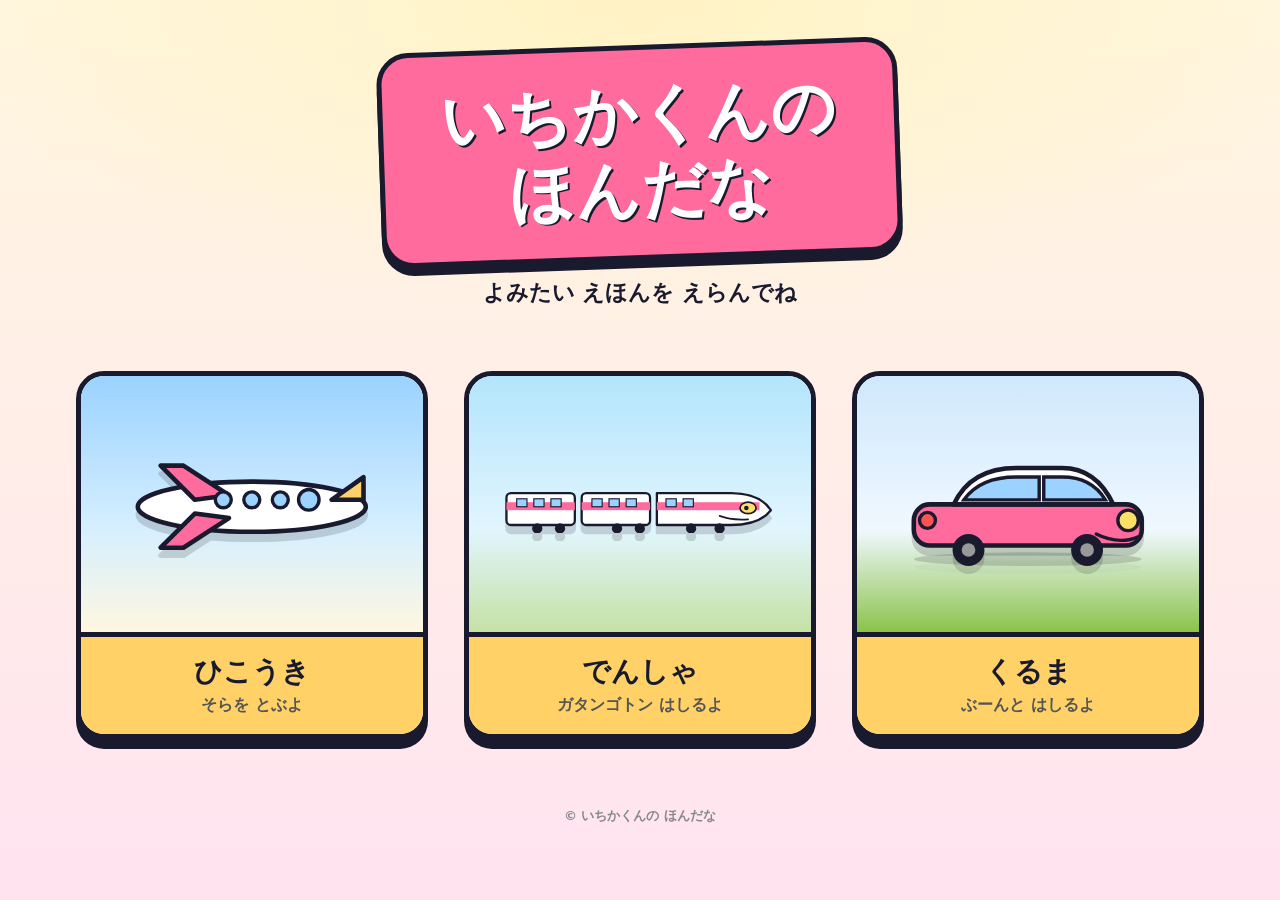
==== index.html @ 4023b692 "feat: シリーズ化（鉄道・車を追加 + 共通エンジン抽出） - 既存 ひこうき本を hikouki/ サブディレクトリに移動 - 共通エンジン shared/ehon.js + shared/eh" ====
<!doctype html>
<html lang="ja">
  <head>
    <meta charset="utf-8" />
    <meta name="viewport" content="width=device-width, initial-scale=1, viewport-fit=cover" />
    <meta name="theme-color" content="#ffd166" />
    <title>いちかくんの ほんだな</title>
    <link rel="stylesheet" href="shelf.css" />
  </head>
  <body>
    <header class="shelf-header">
      <h1 class="shelf-title">いちかくんの<br/>ほんだな</h1>
      <p class="shelf-sub">よみたい えほんを えらんでね</p>
    </header>

    <main class="shelf-grid">

      <a class="book-card" href="hikouki/">
        <div class="book-cover book-cover--sky">
          <svg viewBox="0 0 240 120" xmlns="http://www.w3.org/2000/svg" aria-hidden="true">
            <ellipse cx="120" cy="62" rx="100" ry="22" fill="#fff" stroke="#1a1a2e" stroke-width="4"/>
            <path d="M70 56 L40 26 L60 26 L100 52 Z" fill="#ff6b9d" stroke="#1a1a2e" stroke-width="4" stroke-linejoin="round"/>
            <path d="M70 68 L40 98 L60 98 L100 72 Z" fill="#ff6b9d" stroke="#1a1a2e" stroke-width="4" stroke-linejoin="round"/>
            <path d="M190 56 L218 36 L218 56 Z" fill="#ffd166" stroke="#1a1a2e" stroke-width="4" stroke-linejoin="round"/>
            <circle cx="170" cy="56" r="9" fill="#9bd2ff" stroke="#1a1a2e" stroke-width="3"/>
            <circle cx="145" cy="56" r="7" fill="#9bd2ff" stroke="#1a1a2e" stroke-width="3"/>
            <circle cx="120" cy="56" r="7" fill="#9bd2ff" stroke="#1a1a2e" stroke-width="3"/>
            <circle cx="95"  cy="56" r="7" fill="#9bd2ff" stroke="#1a1a2e" stroke-width="3"/>
          </svg>
        </div>
        <div class="book-label">
          <div class="book-name">ひこうき</div>
          <div class="book-desc">そらを とぶよ</div>
        </div>
      </a>

      <a class="book-card" href="densha/">
        <div class="book-cover book-cover--rail">
          <svg viewBox="0 0 480 100" xmlns="http://www.w3.org/2000/svg" aria-hidden="true">
            <rect x="6" y="30" width="120" height="56" rx="8" fill="#ffffff" stroke="#1a1a2e" stroke-width="4"/>
            <rect x="6" y="46" width="120" height="14" fill="#ff6b9d"/>
            <rect x="24" y="40" width="18" height="14" fill="#9bd2ff" stroke="#1a1a2e" stroke-width="2"/>
            <rect x="54" y="40" width="18" height="14" fill="#9bd2ff" stroke="#1a1a2e" stroke-width="2"/>
            <rect x="84" y="40" width="18" height="14" fill="#9bd2ff" stroke="#1a1a2e" stroke-width="2"/>
            <rect x="138" y="30" width="120" height="56" rx="8" fill="#ffffff" stroke="#1a1a2e" stroke-width="4"/>
            <rect x="138" y="46" width="120" height="14" fill="#ff6b9d"/>
            <rect x="156" y="40" width="18" height="14" fill="#9bd2ff" stroke="#1a1a2e" stroke-width="2"/>
            <rect x="186" y="40" width="18" height="14" fill="#9bd2ff" stroke="#1a1a2e" stroke-width="2"/>
            <rect x="216" y="40" width="18" height="14" fill="#9bd2ff" stroke="#1a1a2e" stroke-width="2"/>
            <path d="M270 30 L400 30 Q450 30 470 60 Q450 86 400 86 L270 86 Z" fill="#ffffff" stroke="#1a1a2e" stroke-width="4" stroke-linejoin="round"/>
            <rect x="270" y="46" width="180" height="14" fill="#ff6b9d"/>
            <rect x="286" y="40" width="18" height="14" fill="#9bd2ff" stroke="#1a1a2e" stroke-width="2"/>
            <rect x="316" y="40" width="18" height="14" fill="#9bd2ff" stroke="#1a1a2e" stroke-width="2"/>
            <ellipse cx="430" cy="56" rx="14" ry="10" fill="#ffe066" stroke="#1a1a2e" stroke-width="3"/>
            <ellipse cx="427" cy="56" rx="4" ry="4" fill="#1a1a2e"/>
            <path d="M380 70 Q400 78 430 76" fill="none" stroke="#1a1a2e" stroke-width="3" stroke-linecap="round"/>
            <circle cx="60" cy="92" r="9" fill="#1a1a2e"/>
            <circle cx="100" cy="92" r="9" fill="#1a1a2e"/>
            <circle cx="200" cy="92" r="9" fill="#1a1a2e"/>
            <circle cx="240" cy="92" r="9" fill="#1a1a2e"/>
            <circle cx="330" cy="92" r="9" fill="#1a1a2e"/>
            <circle cx="380" cy="92" r="9" fill="#1a1a2e"/>
          </svg>
        </div>
        <div class="book-label">
          <div class="book-name">でんしゃ</div>
          <div class="book-desc">ガタンゴトン はしるよ</div>
        </div>
      </a>

      <a class="book-card" href="kuruma/">
        <div class="book-cover book-cover--road">
          <svg viewBox="0 0 240 120" xmlns="http://www.w3.org/2000/svg" aria-hidden="true">
            <ellipse cx="120" cy="108" rx="100" ry="6" fill="rgba(0,0,0,0.15)"/>
            <rect x="20" y="60" width="200" height="36" rx="14" fill="#ff6b9d" stroke="#1a1a2e" stroke-width="4"/>
            <path d="M55 60 Q70 28 110 28 L150 28 Q180 28 195 60 Z" fill="#ffffff" stroke="#1a1a2e" stroke-width="4" stroke-linejoin="round"/>
            <path d="M64 56 Q78 36 110 36 L130 36 L130 56 Z" fill="#9bd2ff" stroke="#1a1a2e" stroke-width="3"/>
            <path d="M134 36 L150 36 Q176 36 188 56 L134 56 Z" fill="#9bd2ff" stroke="#1a1a2e" stroke-width="3"/>
            <circle cx="208" cy="74" r="9" fill="#ffe066" stroke="#1a1a2e" stroke-width="3"/>
            <circle cx="32"  cy="74" r="7" fill="#ff5252" stroke="#1a1a2e" stroke-width="3"/>
            <path d="M180 86 Q200 96 218 88" fill="none" stroke="#1a1a2e" stroke-width="3" stroke-linecap="round"/>
            <circle cx="68"  cy="100" r="14" fill="#1a1a2e"/>
            <circle cx="68"  cy="100" r="6"  fill="#999"/>
            <circle cx="172" cy="100" r="14" fill="#1a1a2e"/>
            <circle cx="172" cy="100" r="6"  fill="#999"/>
          </svg>
        </div>
        <div class="book-label">
          <div class="book-name">くるま</div>
          <div class="book-desc">ぶーんと はしるよ</div>
        </div>
      </a>

    </main>

    <footer class="shelf-footer">
      © いちかくんの ほんだな
    </footer>
  </body>
</html>
---- shelf.css ----
/* いちかくんの ほんだな（landing） */

:root {
  --ink: #1a1a2e;
  --pink: #ff6b9d;
  --yellow: #ffd166;
  --sky: #9bd2ff;
  --bg-1: #fff7e0;
  --bg-2: #ffe4f0;
  --font-display: "Hiragino Maru Gothic ProN", "ヒラギノ丸ゴ ProN", "Yu Gothic", system-ui, sans-serif;
}

* { box-sizing: border-box; margin: 0; padding: 0; }

html, body {
  min-height: 100%;
  font-family: var(--font-display);
  background:
    radial-gradient(80% 50% at 50% 0%, #fff3c4 0%, transparent 70%),
    linear-gradient(to bottom, var(--bg-1) 0%, var(--bg-2) 100%);
  color: var(--ink);
  -webkit-tap-highlight-color: transparent;
  user-select: none;
}

.shelf-header {
  text-align: center;
  padding: clamp(24px, 5vh, 56px) 16px clamp(16px, 3vh, 32px);
}
.shelf-title {
  display: inline-block;
  background: var(--pink);
  color: #fff;
  font-size: clamp(28px, 6.5vw, 64px);
  font-weight: 900;
  line-height: 1.2;
  padding: .4em .9em;
  border: 5px solid var(--ink);
  border-radius: 32px;
  box-shadow: 0 8px 0 var(--ink);
  text-shadow: 2px 2px 0 var(--ink);
  transform: rotate(-2deg);
}
.shelf-sub {
  margin-top: 18px;
  font-size: clamp(16px, 2.4vw, 22px);
  font-weight: 900;
  color: var(--ink);
}

.shelf-grid {
  display: grid;
  gap: clamp(16px, 3vw, 36px);
  grid-template-columns: repeat(auto-fit, minmax(min(280px, 100%), 1fr));
  padding: clamp(16px, 3vw, 36px);
  max-width: 1200px;
  margin: 0 auto;
}

.book-card {
  display: flex;
  flex-direction: column;
  align-items: stretch;
  background: #fff;
  border: 5px solid var(--ink);
  border-radius: 28px;
  overflow: hidden;
  text-decoration: none;
  color: var(--ink);
  box-shadow: 0 10px 0 var(--ink);
  transition: transform 220ms cubic-bezier(0.16, 1, 0.3, 1), box-shadow 220ms;
  cursor: pointer;
}
.book-card:hover {
  transform: translateY(-6px) rotate(-1deg);
  box-shadow: 0 16px 0 var(--ink);
}
.book-card:active {
  transform: translateY(4px);
  box-shadow: 0 4px 0 var(--ink);
}

.book-cover {
  position: relative;
  aspect-ratio: 4 / 3;
  display: flex;
  align-items: center;
  justify-content: center;
  overflow: hidden;
}
.book-cover svg {
  width: 80%;
  height: auto;
  filter: drop-shadow(0 8px 0 rgba(0,0,0,0.15));
}

.book-cover--sky    { background: linear-gradient(to bottom, #9bd2ff 0%, #d6efff 60%, #fff7e0 100%); }
.book-cover--rail   { background: linear-gradient(to bottom, #b3e5fc 0%, #e1f5fe 60%, #c5e1a5 100%); }
.book-cover--road   { background: linear-gradient(to bottom, #cfe8fc 0%, #f0f8ff 60%, #8bc34a 100%); }

.book-label {
  padding: 18px 20px;
  background: var(--yellow);
  border-top: 5px solid var(--ink);
  text-align: center;
}
.book-name {
  font-size: clamp(20px, 3vw, 28px);
  font-weight: 900;
  line-height: 1.2;
}
.book-desc {
  margin-top: 6px;
  font-size: clamp(13px, 1.6vw, 16px);
  color: #555;
  font-weight: 700;
}

.shelf-footer {
  text-align: center;
  padding: 32px 16px 60px;
  font-size: 13px;
  color: #888;
  font-weight: 700;
}
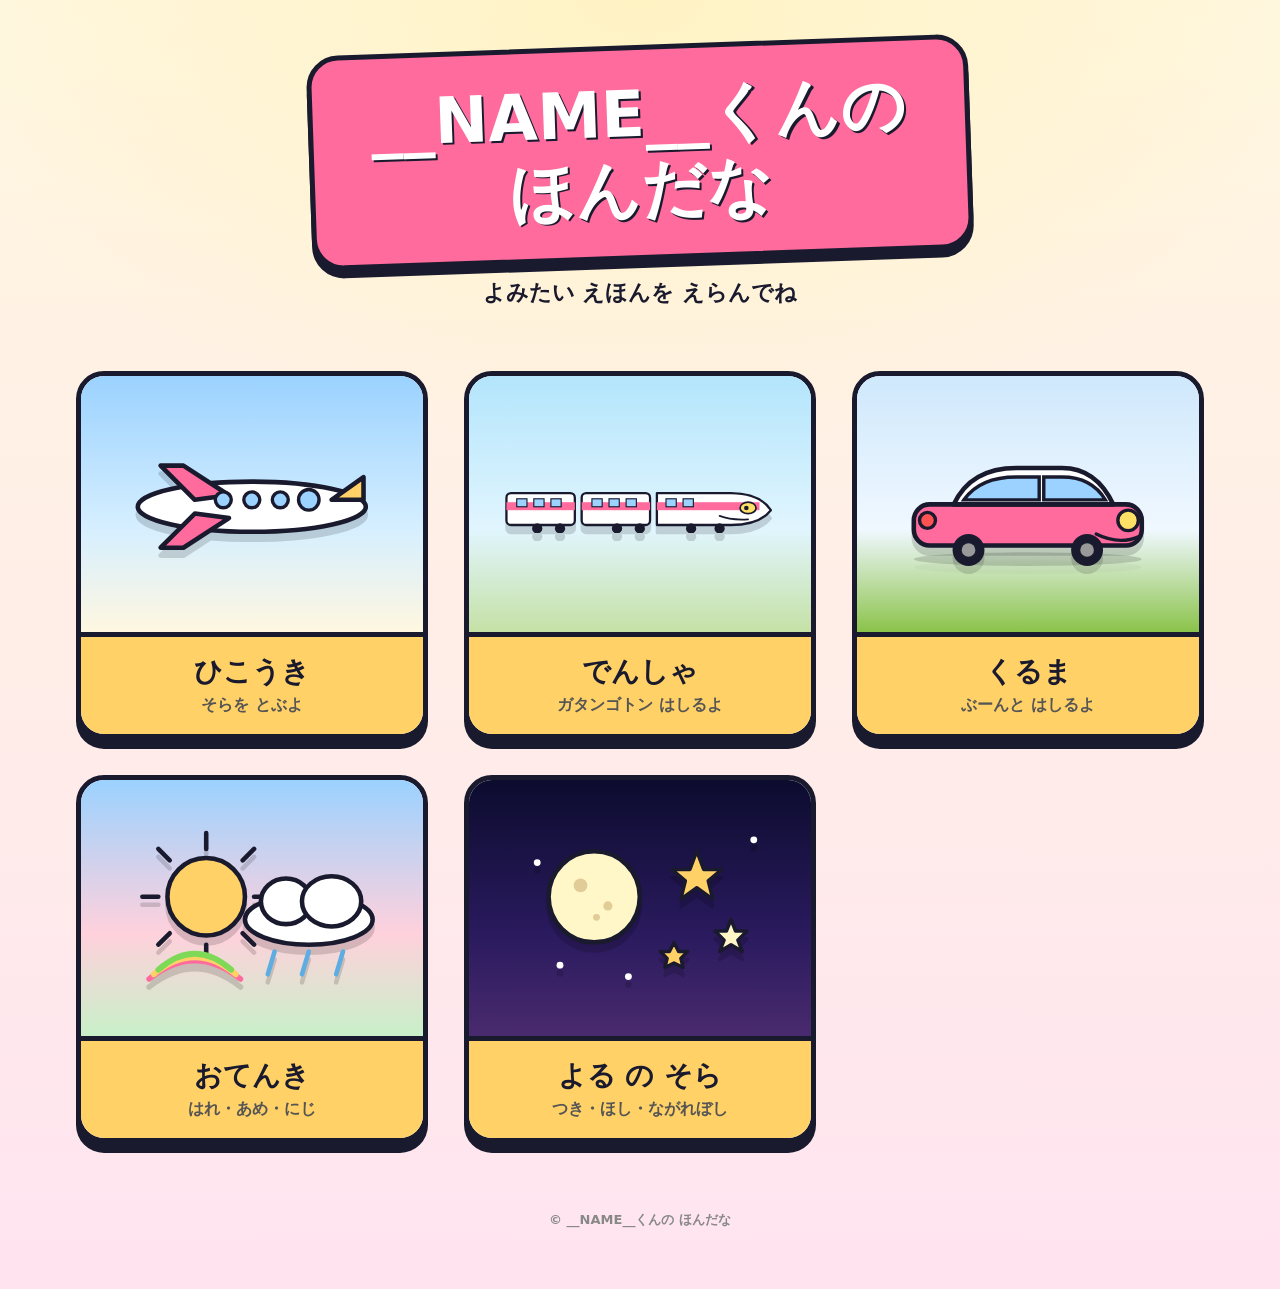
==== commit a621f0f2: "feat: おてんき と よる の そら の えほん 追加 - otenki/: はれ・くもり・あめ・かみなり・にじ の5シーン - yorunosora/: ゆうぐれ・おつきさま・ほしぞら・ながれぼ" ====
--- a/index.html
+++ b/index.html
@@ -4,12 +4,12 @@
     <meta charset="utf-8" />
     <meta name="viewport" content="width=device-width, initial-scale=1, viewport-fit=cover" />
     <meta name="theme-color" content="#ffd166" />
-    <title>いちかくんの ほんだな</title>
+    <title>__NAME__くんの ほんだな</title>
     <link rel="stylesheet" href="shelf.css" />
   </head>
   <body>
     <header class="shelf-header">
-      <h1 class="shelf-title">いちかくんの<br/>ほんだな</h1>
+      <h1 class="shelf-title">__NAME__くんの<br/>ほんだな</h1>
       <p class="shelf-sub">よみたい えほんを えらんでね</p>
     </header>
 
@@ -91,10 +91,65 @@
         </div>
       </a>
 
+      <a class="book-card" href="otenki/">
+        <div class="book-cover book-cover--weather">
+          <svg viewBox="0 0 240 160" xmlns="http://www.w3.org/2000/svg" aria-hidden="true">
+            <circle cx="80" cy="70" r="34" fill="#ffd166" stroke="#1a1a2e" stroke-width="4"/>
+            <g stroke="#1a1a2e" stroke-width="4" stroke-linecap="round">
+              <line x1="80" y1="14" x2="80" y2="28"/>
+              <line x1="80" y1="112" x2="80" y2="126"/>
+              <line x1="24" y1="70" x2="38" y2="70"/>
+              <line x1="122" y1="70" x2="136" y2="70"/>
+              <line x1="38" y1="28" x2="48" y2="38"/>
+              <line x1="112" y1="102" x2="122" y2="112"/>
+              <line x1="38" y1="112" x2="48" y2="102"/>
+              <line x1="112" y1="38" x2="122" y2="28"/>
+            </g>
+            <ellipse cx="170" cy="90" rx="56" ry="22" fill="#ffffff" stroke="#1a1a2e" stroke-width="4"/>
+            <ellipse cx="150" cy="74" rx="22" ry="20" fill="#ffffff" stroke="#1a1a2e" stroke-width="4"/>
+            <ellipse cx="190" cy="74" rx="26" ry="22" fill="#ffffff" stroke="#1a1a2e" stroke-width="4"/>
+            <g stroke="#5dade2" stroke-width="4" stroke-linecap="round">
+              <line x1="140" y1="118" x2="134" y2="138"/>
+              <line x1="170" y1="118" x2="164" y2="138"/>
+              <line x1="200" y1="118" x2="194" y2="138"/>
+            </g>
+            <path d="M30 142 Q70 110 110 142" fill="none" stroke="#ff6b9d" stroke-width="5" stroke-linecap="round"/>
+            <path d="M34 138 Q70 108 106 138" fill="none" stroke="#ffd166" stroke-width="5" stroke-linecap="round"/>
+            <path d="M38 134 Q70 106 102 134" fill="none" stroke="#7ed957" stroke-width="5" stroke-linecap="round"/>
+          </svg>
+        </div>
+        <div class="book-label">
+          <div class="book-name">おてんき</div>
+          <div class="book-desc">はれ・あめ・にじ</div>
+        </div>
+      </a>
+
+      <a class="book-card" href="yorunosora/">
+        <div class="book-cover book-cover--night">
+          <svg viewBox="0 0 240 160" xmlns="http://www.w3.org/2000/svg" aria-hidden="true">
+            <circle cx="80" cy="70" r="40" fill="#fff7c8" stroke="#1a1a2e" stroke-width="4"/>
+            <circle cx="68" cy="60" r="6" fill="rgba(180,140,80,0.4)"/>
+            <circle cx="92" cy="78" r="4" fill="rgba(180,140,80,0.4)"/>
+            <circle cx="82" cy="88" r="3" fill="rgba(180,140,80,0.4)"/>
+            <polygon points="170,30 176,46 192,46 180,56 184,72 170,62 156,72 160,56 148,46 164,46" fill="#ffd166" stroke="#1a1a2e" stroke-width="3" stroke-linejoin="round"/>
+            <polygon points="200,90 204,100 214,100 206,108 210,118 200,112 190,118 194,108 186,100 196,100" fill="#fff7c8" stroke="#1a1a2e" stroke-width="3" stroke-linejoin="round"/>
+            <polygon points="150,110 154,118 162,118 156,124 158,132 150,128 142,132 144,124 138,118 146,118" fill="#ffd166" stroke="#1a1a2e" stroke-width="3" stroke-linejoin="round"/>
+            <circle cx="30" cy="40" r="3" fill="#fff"/>
+            <circle cx="220" cy="20" r="3" fill="#fff"/>
+            <circle cx="50" cy="130" r="3" fill="#fff"/>
+            <circle cx="110" cy="140" r="3" fill="#fff"/>
+          </svg>
+        </div>
+        <div class="book-label">
+          <div class="book-name">よる の そら</div>
+          <div class="book-desc">つき・ほし・ながれぼし</div>
+        </div>
+      </a>
+
     </main>
 
     <footer class="shelf-footer">
-      © いちかくんの ほんだな
+      © __NAME__くんの ほんだな
     </footer>
   </body>
 </html>
--- a/shelf.css
+++ b/shelf.css
@@ -1,4 +1,4 @@
-/* いちかくんの ほんだな（landing） */
+/* __NAME__くんの ほんだな（landing） */
 
 :root {
   --ink: #1a1a2e;
@@ -97,6 +97,8 @@
 .book-cover--sky    { background: linear-gradient(to bottom, #9bd2ff 0%, #d6efff 60%, #fff7e0 100%); }
 .book-cover--rail   { background: linear-gradient(to bottom, #b3e5fc 0%, #e1f5fe 60%, #c5e1a5 100%); }
 .book-cover--road   { background: linear-gradient(to bottom, #cfe8fc 0%, #f0f8ff 60%, #8bc34a 100%); }
+.book-cover--weather { background: linear-gradient(to bottom, #9bd2ff 0%, #ffd1dc 60%, #c8f0c8 100%); }
+.book-cover--night  { background: linear-gradient(to bottom, #0c0c2e 0%, #2a1a5e 60%, #4a2a6e 100%); }
 
 .book-label {
   padding: 18px 20px;
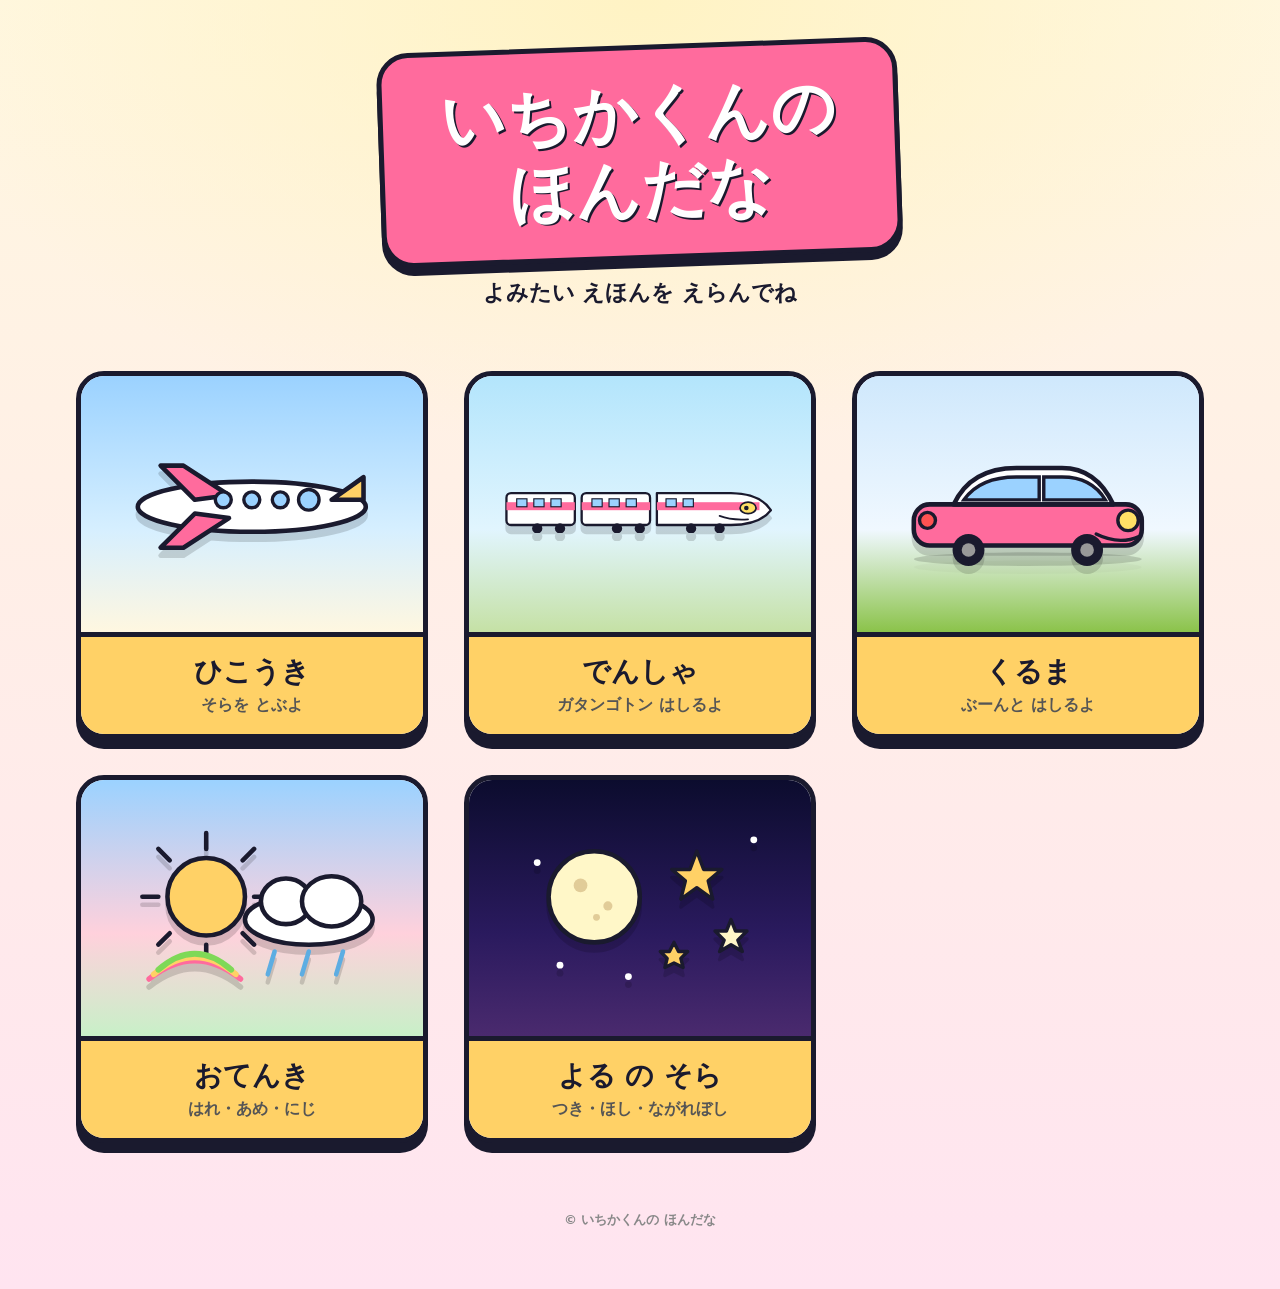
==== commit 039ae21d: "feat: おてんき と よる の そら の えほん 追加 - otenki/: はれ・くもり・あめ・かみなり・にじ の5シーン - yorunosora/: ゆうぐれ・おつきさま・ほしぞら・ながれぼ" ====
--- a/index.html
+++ b/index.html
@@ -4,12 +4,12 @@
     <meta charset="utf-8" />
     <meta name="viewport" content="width=device-width, initial-scale=1, viewport-fit=cover" />
     <meta name="theme-color" content="#ffd166" />
-    <title>__NAME__くんの ほんだな</title>
+    <title>いちかくんの ほんだな</title>
     <link rel="stylesheet" href="shelf.css" />
   </head>
   <body>
     <header class="shelf-header">
-      <h1 class="shelf-title">__NAME__くんの<br/>ほんだな</h1>
+      <h1 class="shelf-title">いちかくんの<br/>ほんだな</h1>
       <p class="shelf-sub">よみたい えほんを えらんでね</p>
     </header>
 
@@ -149,7 +149,7 @@
     </main>
 
     <footer class="shelf-footer">
-      © __NAME__くんの ほんだな
+      © いちかくんの ほんだな
     </footer>
   </body>
 </html>
--- a/shelf.css
+++ b/shelf.css
@@ -1,4 +1,4 @@
-/* __NAME__くんの ほんだな（landing） */
+/* いちかくんの ほんだな（landing） */
 
 :root {
   --ink: #1a1a2e;
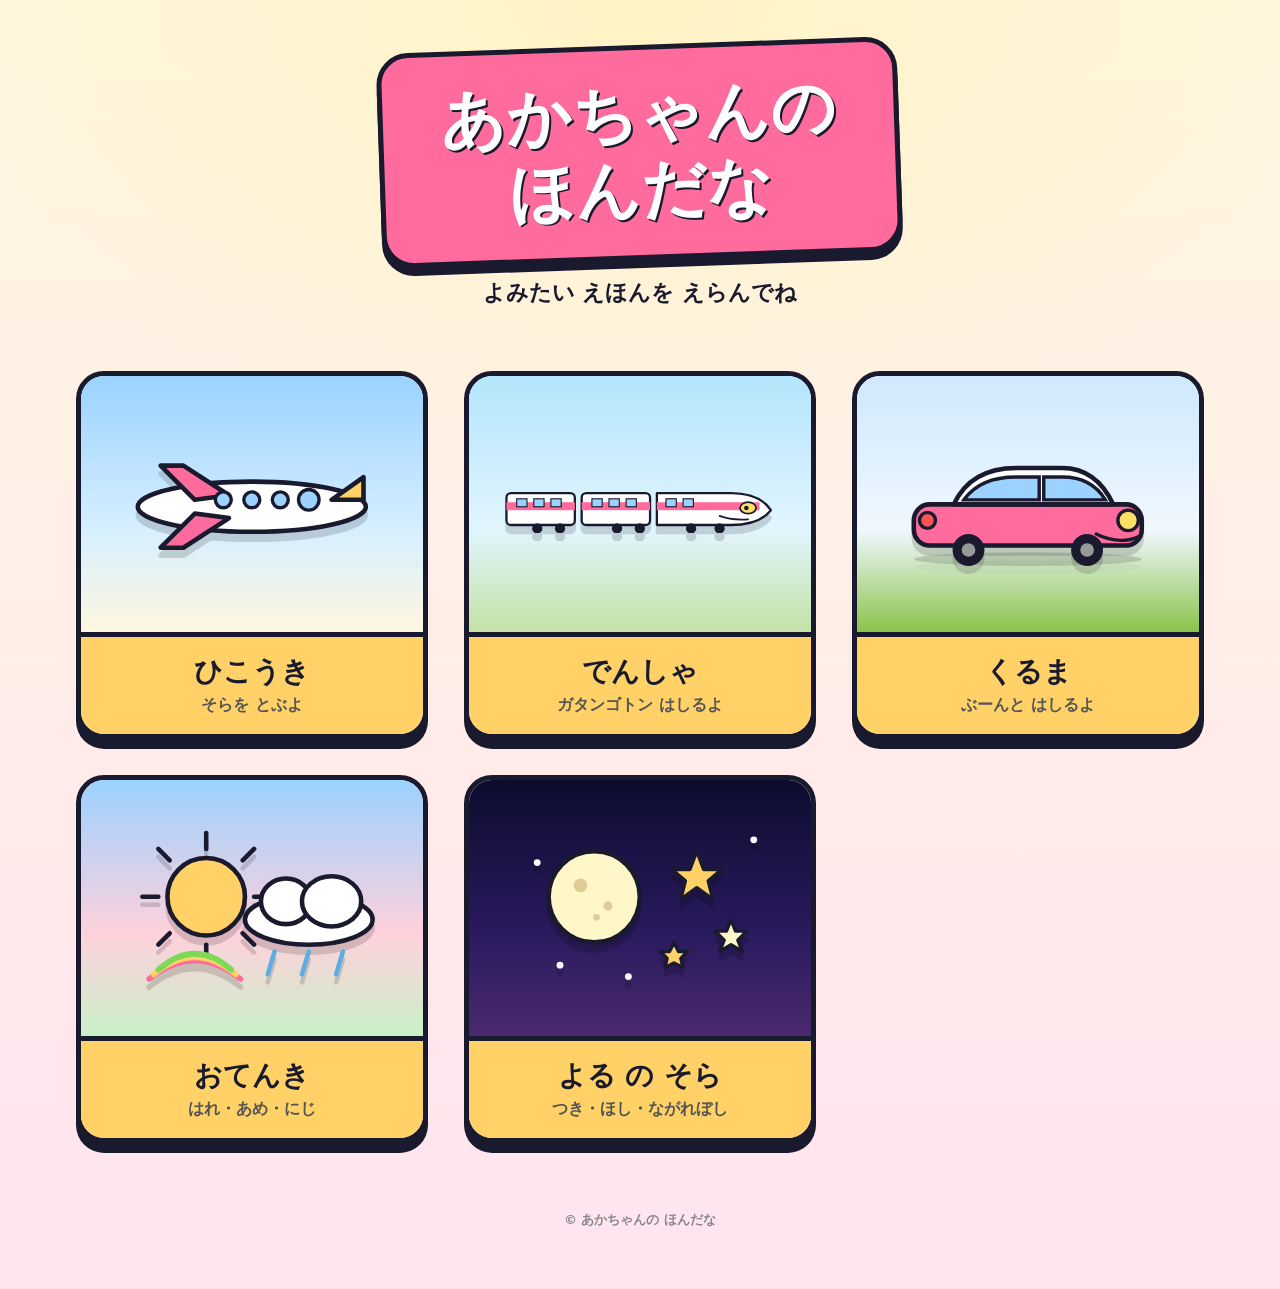
==== commit 7f409eb1: "privacy: 個人名をリポジトリから除去し設定値で注入する形に変更 公開リポジトリ化に伴い、子どもの個人名（旧: 「お子さんくん」）を コードベース上から完全に除去。実行時に個別設定から注入する方" ====
--- a/index.html
+++ b/index.html
@@ -4,12 +4,12 @@
     <meta charset="utf-8" />
     <meta name="viewport" content="width=device-width, initial-scale=1, viewport-fit=cover" />
     <meta name="theme-color" content="#ffd166" />
-    <title>いちかくんの ほんだな</title>
+    <title>__NAME__の ほんだな</title>
     <link rel="stylesheet" href="shelf.css" />
   </head>
   <body>
     <header class="shelf-header">
-      <h1 class="shelf-title">いちかくんの<br/>ほんだな</h1>
+      <h1 class="shelf-title">__NAME__の<br/>ほんだな</h1>
       <p class="shelf-sub">よみたい えほんを えらんでね</p>
     </header>
 
@@ -149,7 +149,22 @@
     </main>
 
     <footer class="shelf-footer">
-      © いちかくんの ほんだな
+      © __NAME__の ほんだな
     </footer>
+
+    <script src="shared/baby.js" onerror="this.dataset.missing=1"></script>
+    <script>
+      (() => {
+        const BABY = window.BABY || { name: 'あかちゃん', honorific: '' };
+        const NAME_FULL = `${BABY.name || 'あかちゃん'}${BABY.honorific || ''}`;
+        const expand = (s) => (typeof s === 'string' ? s.split('__NAME__').join(NAME_FULL) : s);
+        document.title = expand(document.title);
+        const walker = document.createTreeWalker(document.body, NodeFilter.SHOW_TEXT);
+        let n;
+        while ((n = walker.nextNode())) {
+          if (n.nodeValue && n.nodeValue.includes('__NAME__')) n.nodeValue = expand(n.nodeValue);
+        }
+      })();
+    </script>
   </body>
 </html>
--- a/shelf.css
+++ b/shelf.css
@@ -1,4 +1,4 @@
-/* いちかくんの ほんだな（landing） */
+/* ほんだな（landing） */
 
 :root {
   --ink: #1a1a2e;
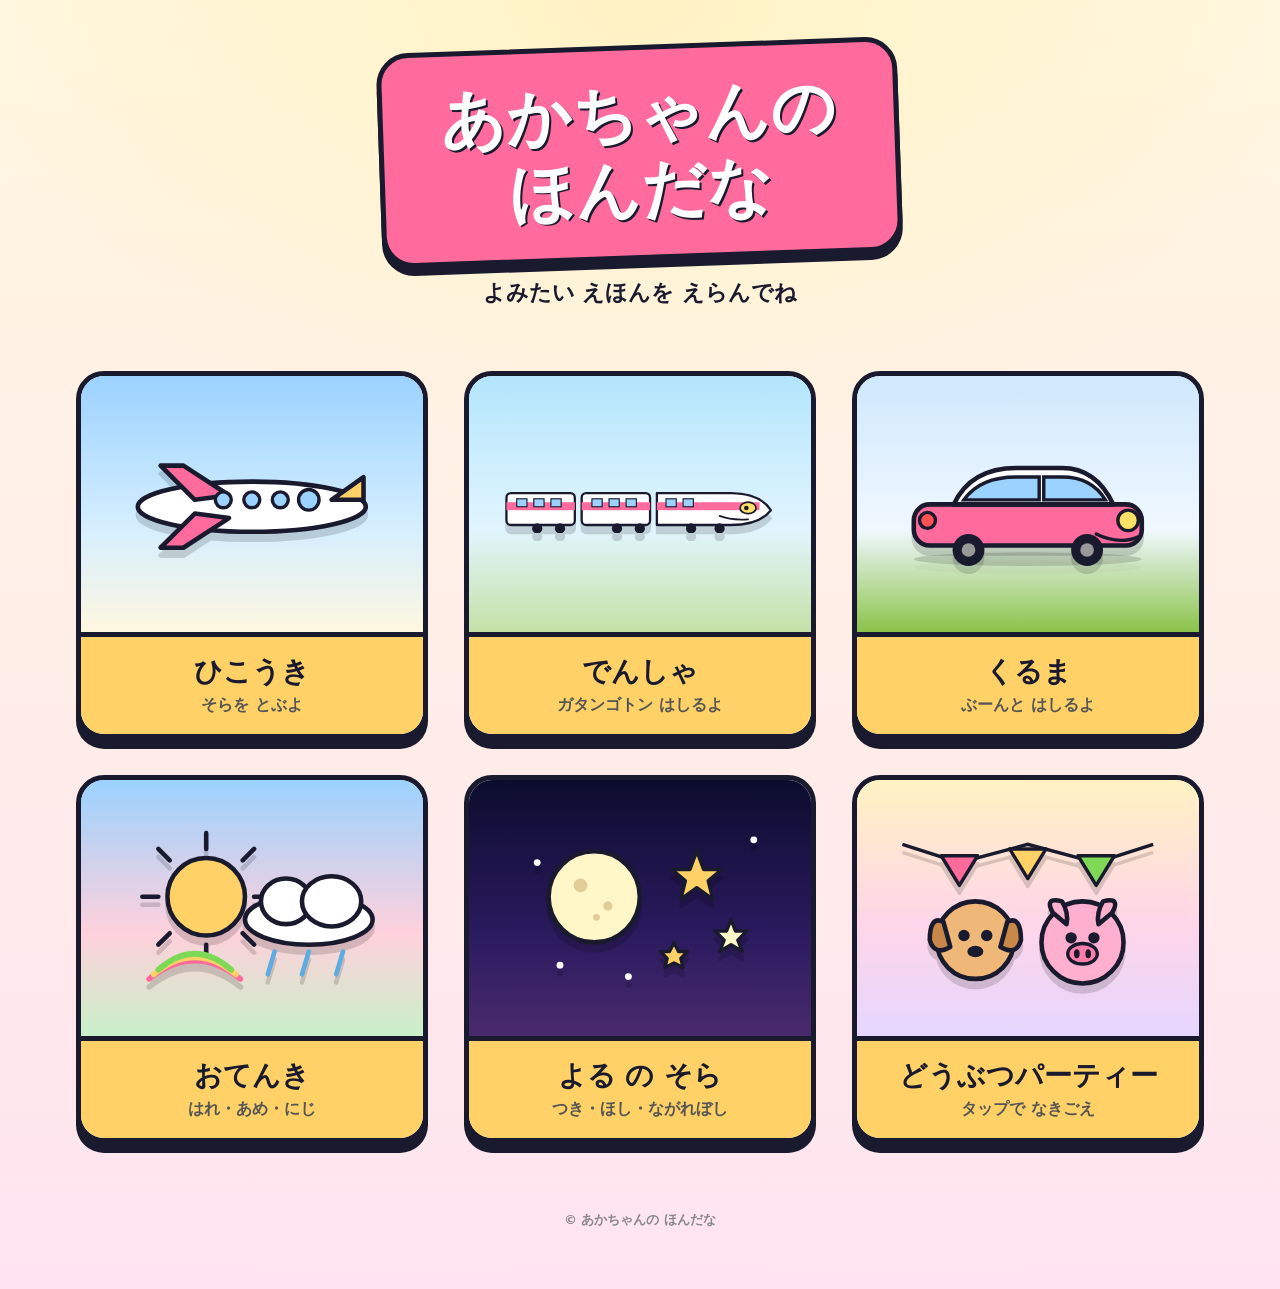
==== commit 8029ad27: "feat(doubutsu): 動物の鳴き声を楽しむ「どうぶつパーティー」を追加（#44） - doubutsu/ を新規追加（index.html / theme.css / config.js）。" ====
--- a/index.html
+++ b/index.html
@@ -146,6 +146,35 @@
         </div>
       </a>
 
+      <a class="book-card" href="doubutsu/">
+        <div class="book-cover book-cover--party">
+          <svg viewBox="0 0 240 160" xmlns="http://www.w3.org/2000/svg" aria-hidden="true">
+            <polyline points="10,24 60,40 120,24 180,40 230,24" fill="none" stroke="#1a1a2e" stroke-width="3"/>
+            <path d="M44 34 L76 34 L60 60 Z" fill="#ff6b9d" stroke="#1a1a2e" stroke-width="3" stroke-linejoin="round"/>
+            <path d="M104 28 L136 28 L120 54 Z" fill="#ffd166" stroke="#1a1a2e" stroke-width="3" stroke-linejoin="round"/>
+            <path d="M164 34 L196 34 L180 60 Z" fill="#7ed957" stroke="#1a1a2e" stroke-width="3" stroke-linejoin="round"/>
+            <circle cx="74" cy="108" r="34" fill="#f0b878" stroke="#1a1a2e" stroke-width="4"/>
+            <path d="M46 92 Q34 86 34 108 Q38 122 52 114 Z" fill="#c8884a" stroke="#1a1a2e" stroke-width="4" stroke-linejoin="round"/>
+            <path d="M102 92 Q114 86 114 108 Q110 122 96 114 Z" fill="#c8884a" stroke="#1a1a2e" stroke-width="4" stroke-linejoin="round"/>
+            <circle cx="64" cy="104" r="5" fill="#1a1a2e"/>
+            <circle cx="84" cy="104" r="5" fill="#1a1a2e"/>
+            <ellipse cx="74" cy="118" rx="7" ry="5" fill="#1a1a2e"/>
+            <circle cx="168" cy="110" r="36" fill="#ffb0cf" stroke="#1a1a2e" stroke-width="4"/>
+            <path d="M142 84 Q134 70 150 74 Q156 84 154 94 Z" fill="#ffb0cf" stroke="#1a1a2e" stroke-width="4" stroke-linejoin="round"/>
+            <path d="M194 84 Q202 70 186 74 Q180 84 182 94 Z" fill="#ffb0cf" stroke="#1a1a2e" stroke-width="4" stroke-linejoin="round"/>
+            <circle cx="158" cy="106" r="5" fill="#1a1a2e"/>
+            <circle cx="178" cy="106" r="5" fill="#1a1a2e"/>
+            <ellipse cx="168" cy="120" rx="13" ry="9" fill="#ff7faa" stroke="#1a1a2e" stroke-width="3"/>
+            <ellipse cx="163" cy="120" rx="2.5" ry="4" fill="#1a1a2e"/>
+            <ellipse cx="173" cy="120" rx="2.5" ry="4" fill="#1a1a2e"/>
+          </svg>
+        </div>
+        <div class="book-label">
+          <div class="book-name">どうぶつパーティー</div>
+          <div class="book-desc">タップで なきごえ</div>
+        </div>
+      </a>
+
     </main>
 
     <footer class="shelf-footer">
--- a/shelf.css
+++ b/shelf.css
@@ -99,6 +99,7 @@
 .book-cover--road   { background: linear-gradient(to bottom, #cfe8fc 0%, #f0f8ff 60%, #8bc34a 100%); }
 .book-cover--weather { background: linear-gradient(to bottom, #9bd2ff 0%, #ffd1dc 60%, #c8f0c8 100%); }
 .book-cover--night  { background: linear-gradient(to bottom, #0c0c2e 0%, #2a1a5e 60%, #4a2a6e 100%); }
+.book-cover--party  { background: linear-gradient(to bottom, #fff2c2 0%, #ffd6e8 55%, #e6d6ff 100%); }
 
 .book-label {
   padding: 18px 20px;
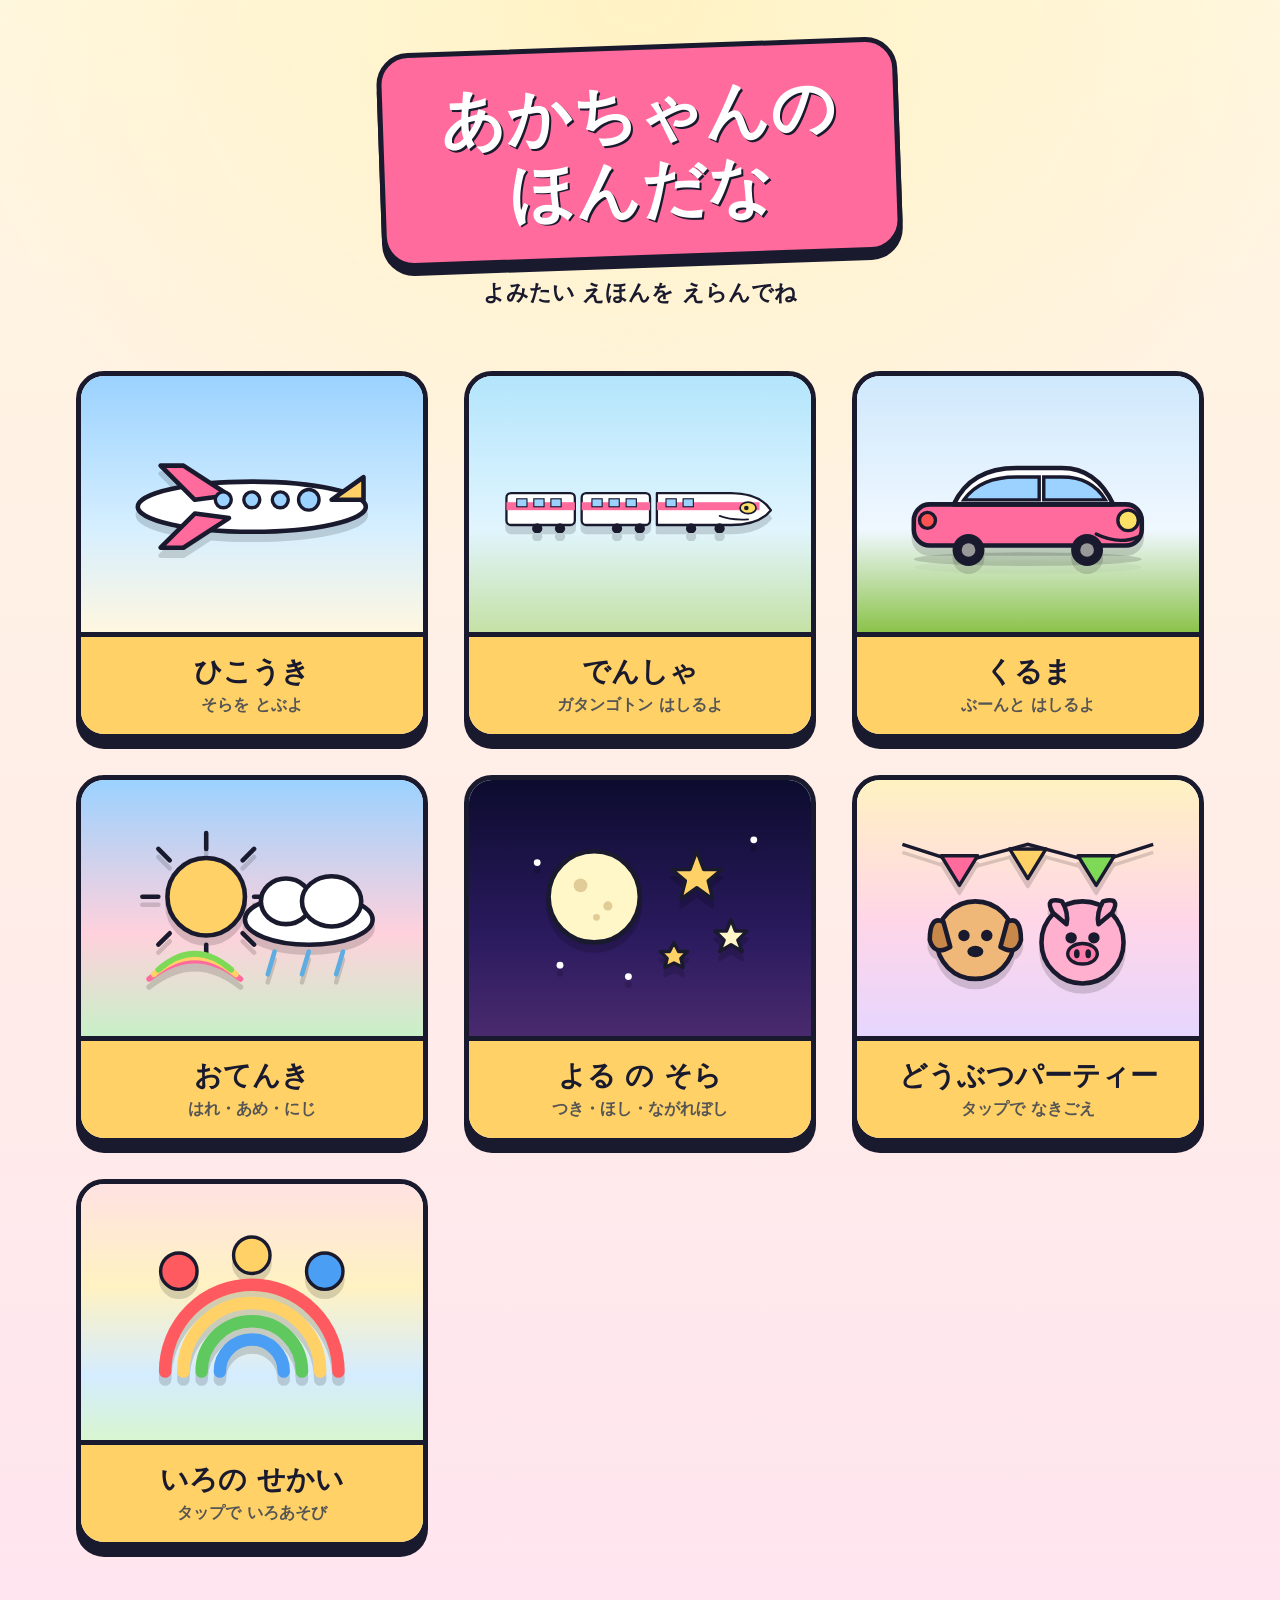
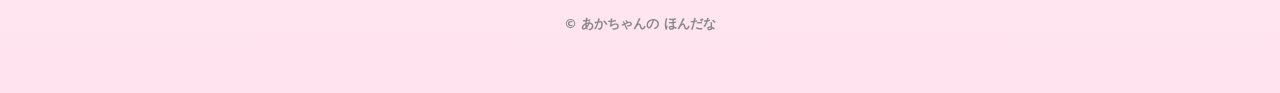
==== commit fbc87a24: "feat(iro): 絵本「いろの せかい」を追加（#63） あか→きいろ→あお→みどり→にじ の5シーン構成。 各シーンで色名を呼びかけ、共通エンジンの SFX バブル色を red/blue/gre" ====
--- a/index.html
+++ b/index.html
@@ -175,6 +175,26 @@
         </div>
       </a>
 
+      <a class="book-card" href="iro/">
+        <div class="book-cover book-cover--iro">
+          <svg viewBox="0 0 240 160" xmlns="http://www.w3.org/2000/svg" aria-hidden="true">
+            <g fill="none" stroke-width="11" stroke-linecap="round">
+              <path d="M44 132 A76 76 0 0 1 196 132" stroke="#ff5a5f"/>
+              <path d="M60 132 A60 60 0 0 1 180 132" stroke="#ffd166"/>
+              <path d="M76 132 A44 44 0 0 1 164 132" stroke="#5fc85f"/>
+              <path d="M92 132 A28 28 0 0 1 148 132" stroke="#4a9ff5"/>
+            </g>
+            <circle cx="56" cy="44" r="16" fill="#ff5a5f" stroke="#1a1a2e" stroke-width="3"/>
+            <circle cx="184" cy="44" r="16" fill="#4a9ff5" stroke="#1a1a2e" stroke-width="3"/>
+            <circle cx="120" cy="30" r="16" fill="#ffd166" stroke="#1a1a2e" stroke-width="3"/>
+          </svg>
+        </div>
+        <div class="book-label">
+          <div class="book-name">いろの せかい</div>
+          <div class="book-desc">タップで いろあそび</div>
+        </div>
+      </a>
+
     </main>
 
     <footer class="shelf-footer">
--- a/shelf.css
+++ b/shelf.css
@@ -100,6 +100,7 @@
 .book-cover--weather { background: linear-gradient(to bottom, #9bd2ff 0%, #ffd1dc 60%, #c8f0c8 100%); }
 .book-cover--night  { background: linear-gradient(to bottom, #0c0c2e 0%, #2a1a5e 60%, #4a2a6e 100%); }
 .book-cover--party  { background: linear-gradient(to bottom, #fff2c2 0%, #ffd6e8 55%, #e6d6ff 100%); }
+.book-cover--iro    { background: linear-gradient(to bottom, #ffe2e2 0%, #fff2c2 40%, #d4ecff 75%, #d8f6d0 100%); }
 
 .book-label {
   padding: 18px 20px;
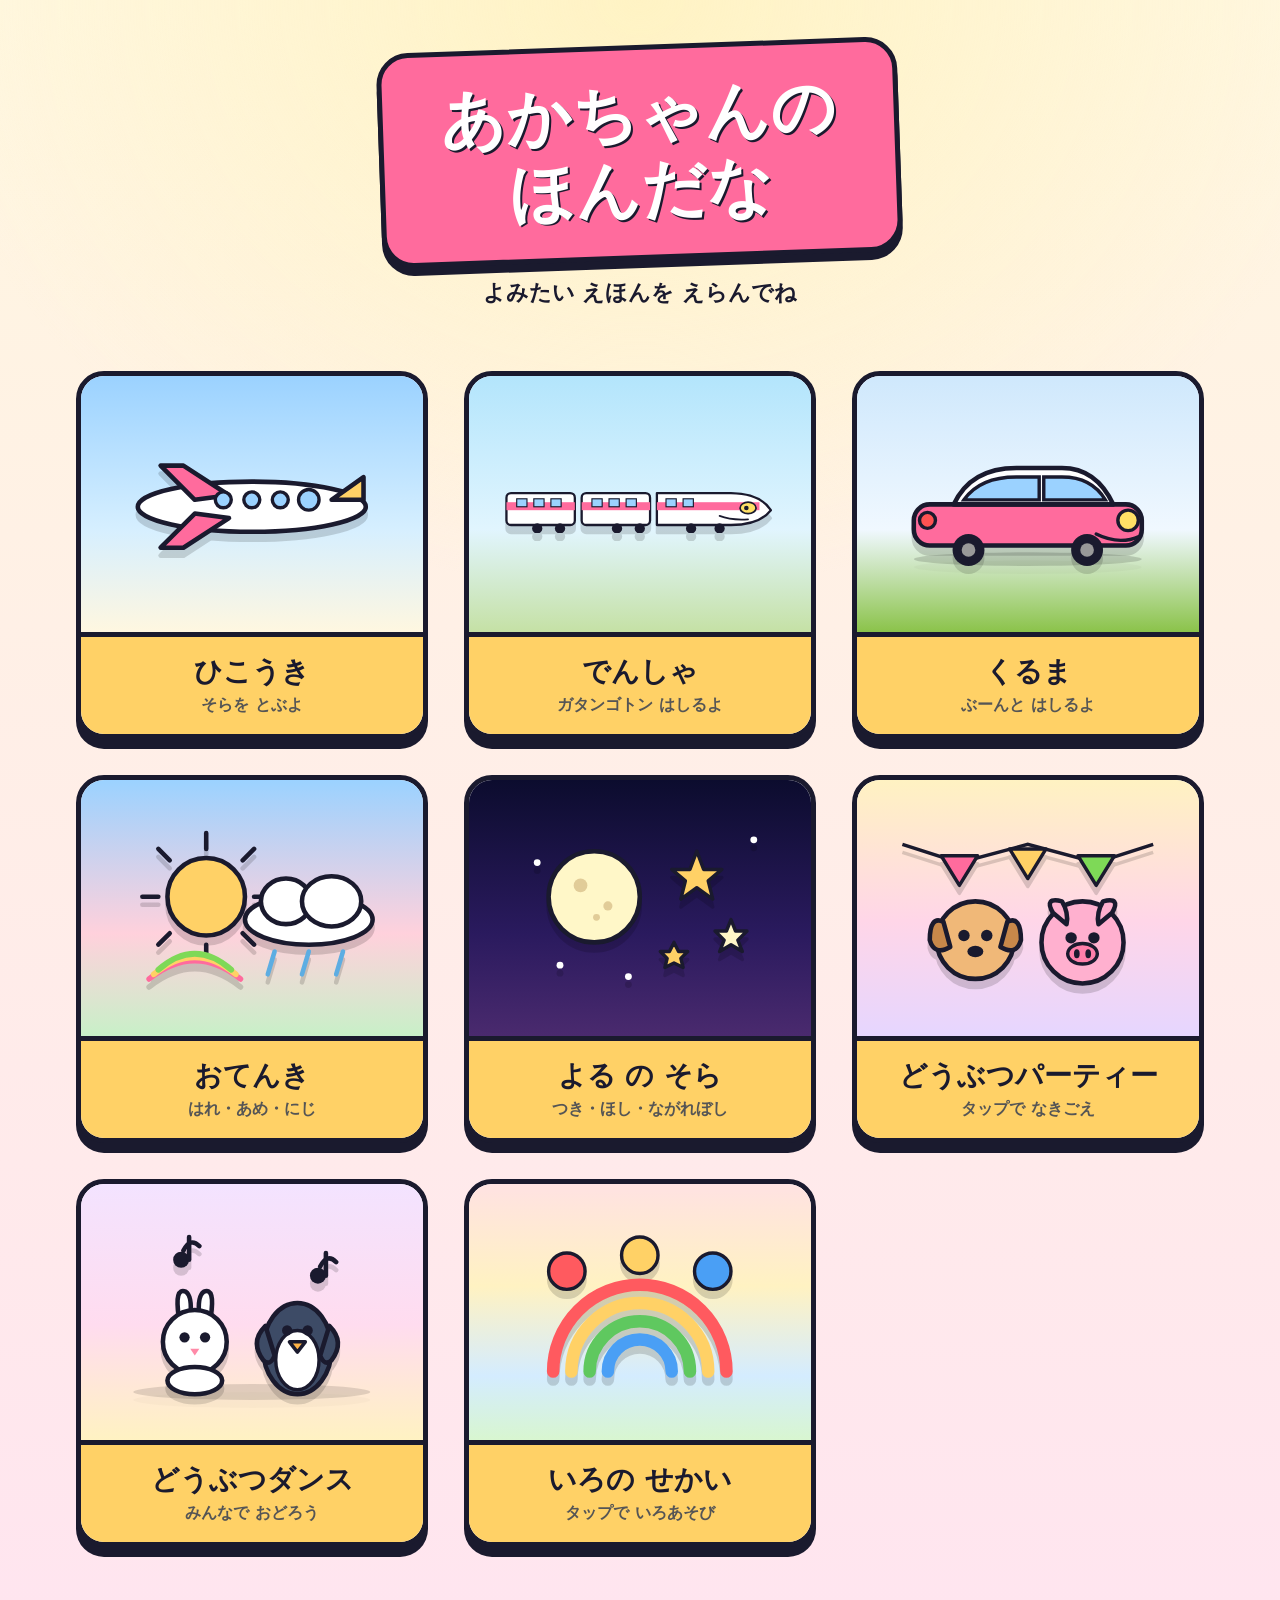
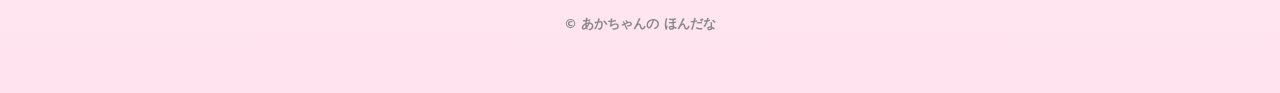
==== commit 7f5c9d32: "feat(dansu): 新絵本「どうぶつダンス」を追加 (#75) うさぎ→ぺんぎん→さる→くま→みんなでダンスの5シーン。動物ごとに 振り付けの異なる CSS ダンス（hop/waddle/twi" ====
--- a/index.html
+++ b/index.html
@@ -175,6 +175,37 @@
         </div>
       </a>
 
+      <a class="book-card" href="dansu/">
+        <div class="book-cover book-cover--dansu">
+          <svg viewBox="0 0 240 160" xmlns="http://www.w3.org/2000/svg" aria-hidden="true">
+            <ellipse cx="120" cy="150" rx="104" ry="7" fill="rgba(0,0,0,0.12)"/>
+            <path d="M60 26 Q66 14 74 22 M180 40 Q186 28 194 36" fill="none" stroke="#1a1a2e" stroke-width="4" stroke-linecap="round"/>
+            <circle cx="58" cy="34" r="7" fill="#1a1a2e"/>
+            <circle cx="178" cy="48" r="7" fill="#1a1a2e"/>
+            <line x1="65" y1="34" x2="65" y2="14" stroke="#1a1a2e" stroke-width="4" stroke-linecap="round"/>
+            <line x1="185" y1="48" x2="185" y2="28" stroke="#1a1a2e" stroke-width="4" stroke-linecap="round"/>
+            <path d="M56 84 Q52 58 62 62 Q68 66 66 84 Z" fill="#fff" stroke="#1a1a2e" stroke-width="4" stroke-linejoin="round"/>
+            <path d="M84 84 Q88 58 78 62 Q72 66 74 84 Z" fill="#fff" stroke="#1a1a2e" stroke-width="4" stroke-linejoin="round"/>
+            <circle cx="70" cy="106" r="28" fill="#fff" stroke="#1a1a2e" stroke-width="4"/>
+            <ellipse cx="70" cy="140" rx="24" ry="12" fill="#fff" stroke="#1a1a2e" stroke-width="4"/>
+            <circle cx="61" cy="102" r="4.5" fill="#1a1a2e"/>
+            <circle cx="79" cy="102" r="4.5" fill="#1a1a2e"/>
+            <path d="M66 112 L74 112 L70 118 Z" fill="#ff8aa8"/>
+            <ellipse cx="160" cy="112" rx="30" ry="40" fill="#3d4b66" stroke="#1a1a2e" stroke-width="4"/>
+            <ellipse cx="160" cy="122" rx="19" ry="26" fill="#fff" stroke="#1a1a2e" stroke-width="3"/>
+            <circle cx="151" cy="96" r="4.5" fill="#1a1a2e"/>
+            <circle cx="169" cy="96" r="4.5" fill="#1a1a2e"/>
+            <path d="M153 106 L167 106 L160 115 Z" fill="#ffb347" stroke="#1a1a2e" stroke-width="3" stroke-linejoin="round"/>
+            <path d="M132 92 Q118 106 130 122 Q136 128 140 118 Z" fill="#3d4b66" stroke="#1a1a2e" stroke-width="4" stroke-linejoin="round"/>
+            <path d="M188 92 Q202 106 190 122 Q184 128 180 118 Z" fill="#3d4b66" stroke="#1a1a2e" stroke-width="4" stroke-linejoin="round"/>
+          </svg>
+        </div>
+        <div class="book-label">
+          <div class="book-name">どうぶつダンス</div>
+          <div class="book-desc">みんなで おどろう</div>
+        </div>
+      </a>
+
       <a class="book-card" href="iro/">
         <div class="book-cover book-cover--iro">
           <svg viewBox="0 0 240 160" xmlns="http://www.w3.org/2000/svg" aria-hidden="true">
--- a/shelf.css
+++ b/shelf.css
@@ -101,6 +101,7 @@
 .book-cover--night  { background: linear-gradient(to bottom, #0c0c2e 0%, #2a1a5e 60%, #4a2a6e 100%); }
 .book-cover--party  { background: linear-gradient(to bottom, #fff2c2 0%, #ffd6e8 55%, #e6d6ff 100%); }
 .book-cover--iro    { background: linear-gradient(to bottom, #ffe2e2 0%, #fff2c2 40%, #d4ecff 75%, #d8f6d0 100%); }
+.book-cover--dansu  { background: linear-gradient(to bottom, #f3e3ff 0%, #ffdcef 55%, #fff2c2 100%); }
 
 .book-label {
   padding: 18px 20px;
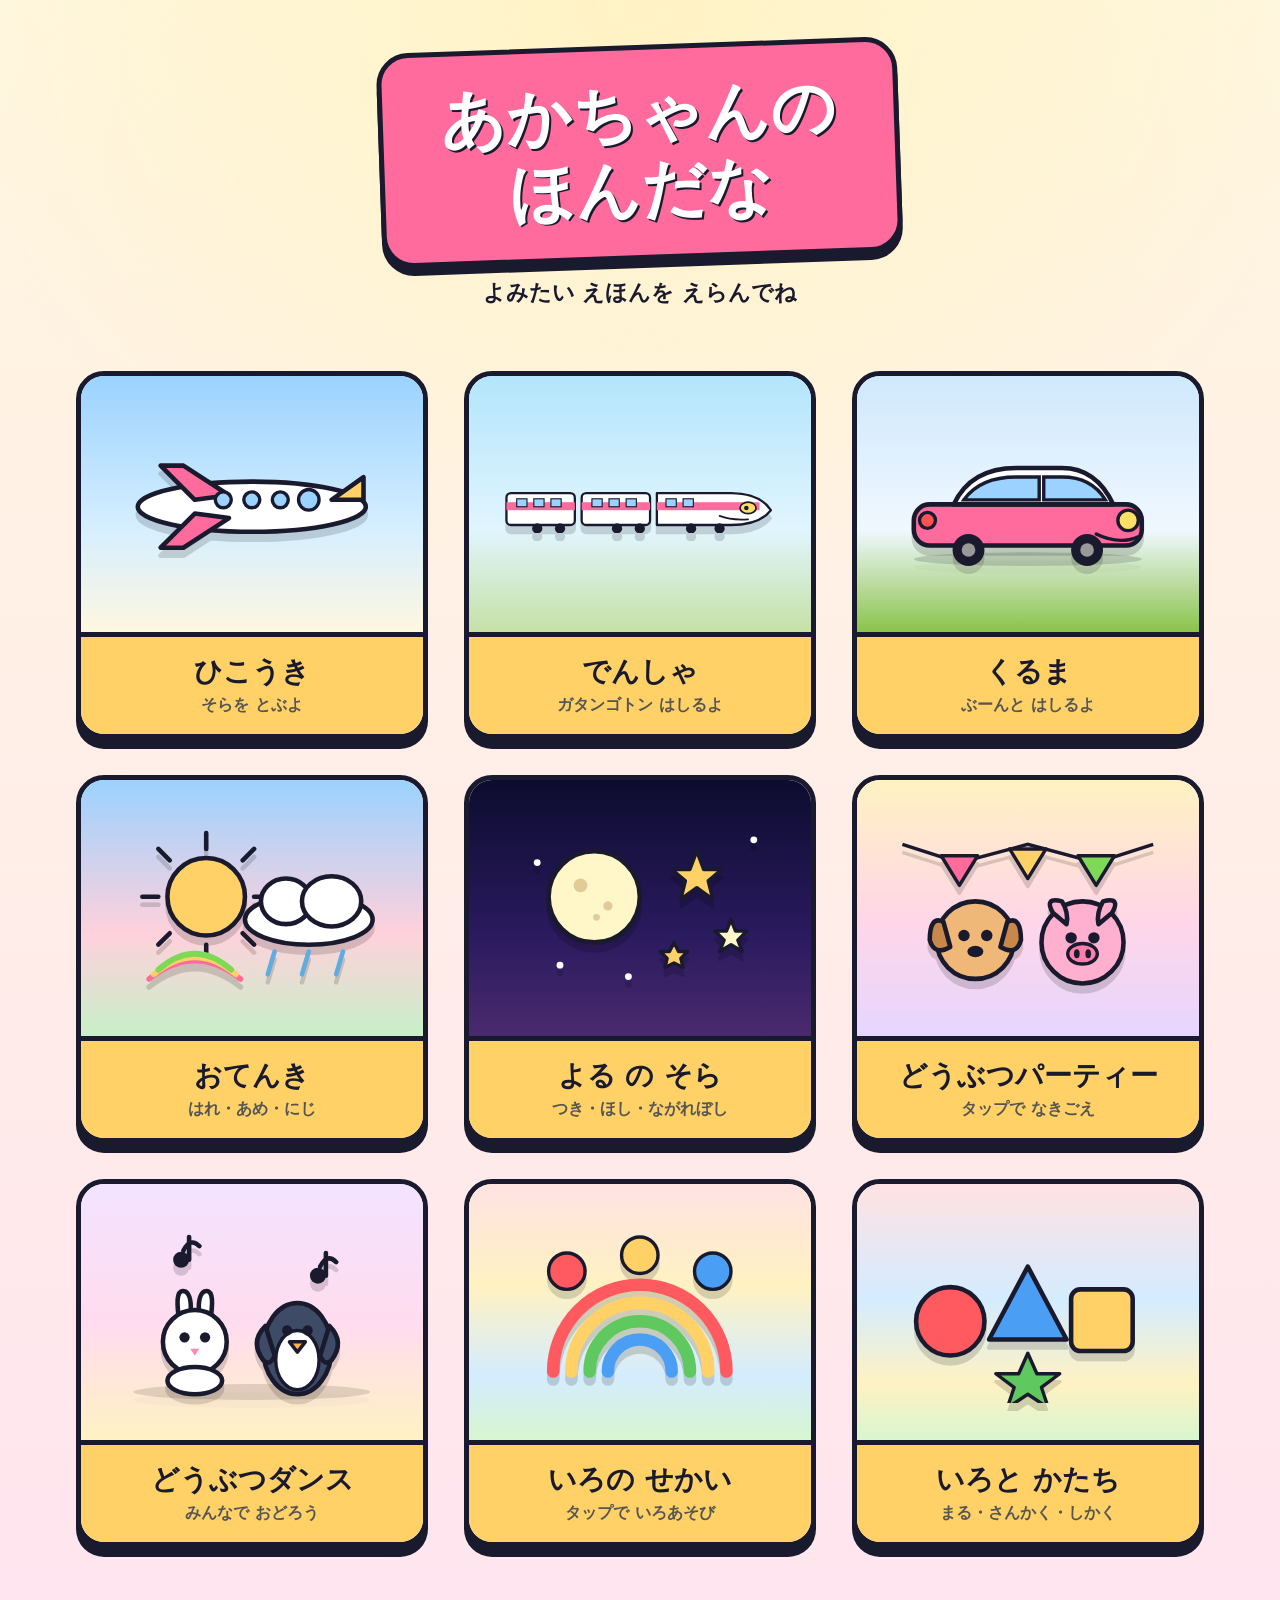
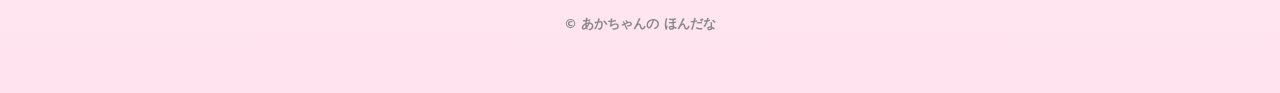
==== commit b8be1424: "feat(irokatachi): 新ブック「いろと かたち」を追加 色と形を対で学ぶ新しい絵本（Issue #79）。既存の iro（色のみ）と差別化し、 各ページで色×形を1つずつ紹介する5シーン" ====
--- a/index.html
+++ b/index.html
@@ -226,6 +226,22 @@
         </div>
       </a>
 
+      <a class="book-card" href="irokatachi/">
+        <div class="book-cover book-cover--irokatachi">
+          <svg viewBox="0 0 240 160" xmlns="http://www.w3.org/2000/svg" aria-hidden="true">
+            <circle cx="52" cy="88" r="30" fill="#ff5a5f" stroke="#1a1a2e" stroke-width="4"/>
+            <path d="M120 40 L154 104 L86 104 Z" fill="#4a9ff5" stroke="#1a1a2e" stroke-width="4" stroke-linejoin="round"/>
+            <rect x="158" y="60" width="54" height="54" rx="8" fill="#ffd166" stroke="#1a1a2e" stroke-width="4"/>
+            <polygon points="120,116 128,134 148,134 132,146 138,164 120,152 102,164 108,146 92,134 112,134"
+                     fill="#5fc85f" stroke="#1a1a2e" stroke-width="3" stroke-linejoin="round"/>
+          </svg>
+        </div>
+        <div class="book-label">
+          <div class="book-name">いろと かたち</div>
+          <div class="book-desc">まる・さんかく・しかく</div>
+        </div>
+      </a>
+
     </main>
 
     <footer class="shelf-footer">
--- a/shelf.css
+++ b/shelf.css
@@ -102,6 +102,7 @@
 .book-cover--party  { background: linear-gradient(to bottom, #fff2c2 0%, #ffd6e8 55%, #e6d6ff 100%); }
 .book-cover--iro    { background: linear-gradient(to bottom, #ffe2e2 0%, #fff2c2 40%, #d4ecff 75%, #d8f6d0 100%); }
 .book-cover--dansu  { background: linear-gradient(to bottom, #f3e3ff 0%, #ffdcef 55%, #fff2c2 100%); }
+.book-cover--irokatachi { background: linear-gradient(to bottom, #ffe2e2 0%, #d4ecff 45%, #fff2c2 78%, #d8f6d0 100%); }
 
 .book-label {
   padding: 18px 20px;
